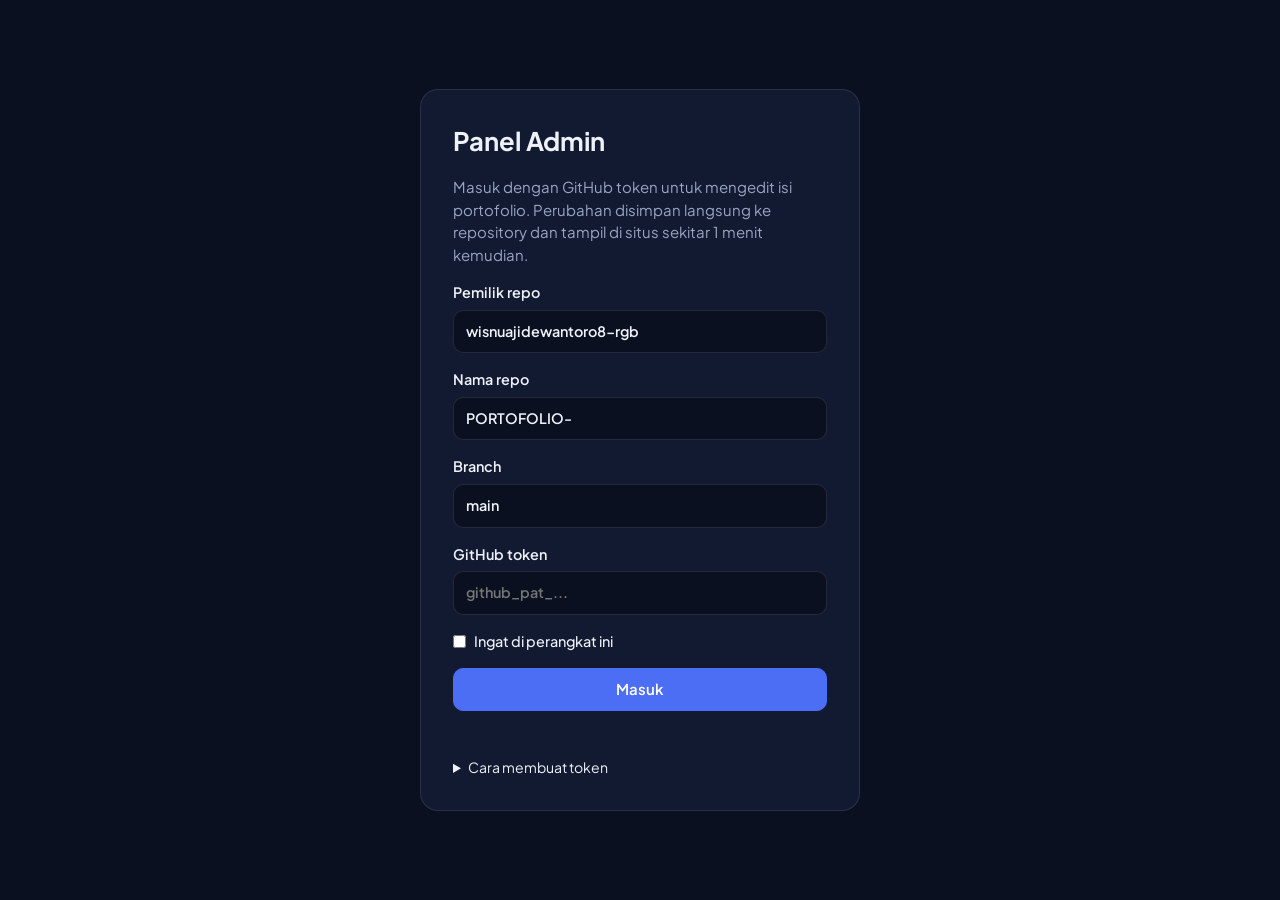
==== admin/index.html @ 58c2736b "Portofolio dengan panel admin untuk GitHub Pages" ====
<!DOCTYPE html>
<html lang="id">
<head>
  <meta charset="UTF-8">
  <meta name="viewport" content="width=device-width, initial-scale=1.0">
  <meta name="robots" content="noindex, nofollow">
  <title>Panel Admin — Portofolio</title>
  <link rel="preconnect" href="https://fonts.googleapis.com">
  <link rel="preconnect" href="https://fonts.gstatic.com" crossorigin>
  <link href="https://fonts.googleapis.com/css2?family=Plus+Jakarta+Sans:wght@400;500;600;700&display=swap" rel="stylesheet">
  <link rel="stylesheet" href="admin.css">
</head>
<body>

  <!-- LOGIN -->
  <div id="login" class="login">
    <form class="login-card" id="loginForm">
      <h1>Panel Admin</h1>
      <p class="muted">Masuk dengan GitHub token untuk mengedit isi portofolio. Perubahan disimpan langsung ke repository dan tampil di situs sekitar 1 menit kemudian.</p>
      <label>Pemilik repo<input name="owner" required></label>
      <label>Nama repo<input name="repo" required></label>
      <label>Branch<input name="branch" value="main" required></label>
      <label>GitHub token
        <input name="token" type="password" placeholder="github_pat_..." required autocomplete="off">
      </label>
      <label class="check"><input type="checkbox" name="remember"> Ingat di perangkat ini</label>
      <button class="btn primary" type="submit">Masuk</button>
      <p class="err" id="loginErr"></p>
      <details class="help">
        <summary>Cara membuat token</summary>
        <ol>
          <li>Buka <a href="https://github.com/settings/personal-access-tokens/new" target="_blank" rel="noopener">github.com/settings/personal-access-tokens/new</a>.</li>
          <li>Isi nama token, pilih masa berlaku.</li>
          <li><b>Repository access</b> → <i>Only select repositories</i> → pilih repo portofolio ini saja.</li>
          <li><b>Permissions → Repository permissions → Contents</b> → <i>Read and write</i>.</li>
          <li>Klik <b>Generate token</b>, salin, tempel di atas.</li>
        </ol>
        <p>Jangan bagikan token ke siapa pun. Token hanya disimpan di browser ini.</p>
      </details>
    </form>
  </div>

  <!-- APP -->
  <div id="app" class="app hidden">
    <aside class="side">
      <div class="side-head"><strong>Admin</strong><span class="muted" id="repoName"></span></div>
      <nav id="tabs"></nav>
      <div class="side-foot">
        <a class="btn ghost" href="../" target="_blank" rel="noopener">Lihat situs ↗</a>
        <button class="btn ghost" id="exportBtn">Unduh cadangan JSON</button>
        <label class="btn ghost">Pulihkan dari JSON<input type="file" id="importInput" accept=".json" hidden></label>
        <button class="btn ghost" id="logoutBtn">Keluar</button>
      </div>
    </aside>
    <main class="main">
      <header class="bar">
        <button class="btn ghost menu" id="menuBtn">☰</button>
        <h2 id="secTitle"></h2>
        <span class="dirty hidden" id="dirty">Belum disimpan</span>
        <button class="btn primary" id="saveBtn">Simpan &amp; Terbitkan</button>
      </header>
      <div id="editor" class="editor"></div>
    </main>
  </div>

  <div id="toast" class="toast"></div>

  <script src="admin.js"></script>
</body>
</html>
---- admin/admin.css ----
:root { --bg:#0b1020; --panel:#111a31; --panel-2:#16203b; --line:rgba(255,255,255,.1); --ink:#eef1f8; --muted:#9aa5bf; --accent:#4c6ef5; --danger:#ef5a5a; --ok:#2fbf71; }
* { box-sizing: border-box; margin: 0; padding: 0; }
body { font-family: "Plus Jakarta Sans", system-ui, sans-serif; background: var(--bg); color: var(--ink); font-size: 15px; line-height: 1.5; }
a { color: #8ea2ff; }
.hidden { display: none !important; }
.muted { color: var(--muted); }

.btn { display: inline-flex; align-items: center; justify-content: center; gap: 6px; padding: 9px 16px; border-radius: 10px; border: 1px solid var(--line); background: var(--panel-2); color: var(--ink); font: inherit; font-weight: 600; cursor: pointer; text-decoration: none; }
.btn:hover { filter: brightness(1.15); }
.btn.primary { background: var(--accent); border-color: var(--accent); color: #fff; }
.btn.ghost { background: transparent; }
.btn.danger { color: var(--danger); }
.btn.sm { padding: 5px 10px; font-size: .85rem; border-radius: 8px; }
.btn:disabled { opacity: .5; cursor: wait; }

input, textarea, select { width: 100%; background: var(--bg); border: 1px solid var(--line); color: var(--ink); border-radius: 10px; padding: 10px 12px; font: inherit; }
input:focus, textarea:focus { outline: 2px solid var(--accent); border-color: transparent; }
textarea { min-height: 90px; resize: vertical; }
textarea.md { min-height: 320px; font-family: ui-monospace, Consolas, monospace; font-size: .9rem; }
label { display: grid; gap: 6px; font-weight: 600; font-size: .9rem; }
label .hint { font-weight: 400; color: var(--muted); font-size: .8rem; }
label.check { display: flex; align-items: center; gap: 8px; font-weight: 500; }
label.check input { width: auto; }

/* login */
.login { min-height: 100vh; display: grid; place-items: center; padding: 24px; }
.login-card { width: min(440px, 100%); background: var(--panel); border: 1px solid var(--line); border-radius: 18px; padding: 32px; display: grid; gap: 16px; }
.login-card h1 { font-size: 1.6rem; }
.err { color: var(--danger); min-height: 1em; font-size: .9rem; }
.help { font-size: .88rem; color: var(--muted); }
.help summary { cursor: pointer; color: var(--ink); }
.help ol { padding-left: 18px; margin: 10px 0; display: grid; gap: 4px; }

/* layout */
.app { display: grid; grid-template-columns: 250px 1fr; min-height: 100vh; }
.side { background: var(--panel); border-right: 1px solid var(--line); display: flex; flex-direction: column; position: sticky; top: 0; height: 100vh; overflow-y: auto; }
.side-head { padding: 22px 20px 14px; display: grid; }
.side-head span { font-size: .8rem; word-break: break-all; }
#tabs { display: grid; padding: 6px 10px; gap: 2px; }
#tabs button { text-align: left; background: none; border: 0; color: var(--muted); padding: 9px 12px; border-radius: 8px; font: inherit; cursor: pointer; display: flex; justify-content: space-between; }
#tabs button:hover { color: var(--ink); background: var(--panel-2); }
#tabs button.on { color: #fff; background: var(--accent); }
#tabs small { opacity: .7; }
.side-foot { margin-top: auto; padding: 16px; display: grid; gap: 8px; }
.side-foot .btn { font-size: .85rem; }

.main { min-width: 0; }
.bar { position: sticky; top: 0; z-index: 5; display: flex; align-items: center; gap: 14px; padding: 14px 28px; background: color-mix(in srgb, var(--bg) 85%, transparent); backdrop-filter: blur(10px); border-bottom: 1px solid var(--line); }
.bar h2 { font-size: 1.2rem; margin-right: auto; }
.bar .menu { display: none; }
.dirty { font-size: .85rem; color: #f5b94c; }
.editor { padding: 28px; max-width: 920px; display: grid; gap: 18px; }
.desc-box { color: var(--muted); font-size: .92rem; }

.item { background: var(--panel); border: 1px solid var(--line); border-radius: 14px; }
.item-head { display: flex; align-items: center; gap: 8px; padding: 12px 14px; cursor: pointer; }
.item-head strong { flex: 1; overflow: hidden; text-overflow: ellipsis; white-space: nowrap; }
.item-head .chev { transition: .15s; color: var(--muted); }
.item.open .chev { transform: rotate(90deg); }
.item-body { display: none; padding: 4px 16px 18px; gap: 14px; }
.item.open .item-body { display: grid; }
.fields { display: grid; gap: 14px; }
.card { background: var(--panel); border: 1px solid var(--line); border-radius: 14px; padding: 20px; display: grid; gap: 14px; }

.chips-edit { display: flex; flex-wrap: wrap; gap: 6px; padding: 6px; border: 1px solid var(--line); border-radius: 10px; background: var(--bg); }
.chips-edit span { background: var(--panel-2); border-radius: 6px; padding: 4px 6px 4px 10px; display: inline-flex; gap: 6px; align-items: center; font-weight: 500; }
.chips-edit span button { background: none; border: 0; color: var(--muted); cursor: pointer; font-size: 1rem; }
.chips-edit input { flex: 1; min-width: 160px; border: 0; padding: 6px; background: transparent; }
.chips-edit input:focus { outline: none; }

.lines { display: grid; gap: 8px; }
.line { display: flex; gap: 8px; align-items: flex-start; }
.line textarea { min-height: 70px; }

.media { display: flex; gap: 12px; align-items: center; }
.media .thumb { width: 64px; height: 64px; border-radius: 10px; object-fit: cover; background: var(--bg); border: 1px solid var(--line); flex-shrink: 0; display: grid; place-items: center; color: var(--muted); font-size: .7rem; }
.media .col { flex: 1; display: grid; gap: 6px; }
.media .row { display: flex; gap: 6px; flex-wrap: wrap; }

.toast { position: fixed; bottom: 20px; left: 50%; transform: translateX(-50%) translateY(120px); background: var(--panel-2); border: 1px solid var(--line); padding: 12px 20px; border-radius: 12px; transition: .25s; z-index: 99; max-width: 90vw; }
.toast.show { transform: translateX(-50%) translateY(0); }
.toast.ok { border-color: var(--ok); }
.toast.bad { border-color: var(--danger); }

@media (max-width: 820px) {
  .app { grid-template-columns: 1fr; }
  .side { position: fixed; inset: 0 auto 0 0; width: 260px; z-index: 20; transform: translateX(-100%); transition: .2s; }
  .side.open { transform: none; box-shadow: 0 0 0 100vw rgba(0,0,0,.5); }
  .bar { padding: 12px 16px; }
  .bar .menu { display: inline-flex; }
  .editor { padding: 18px 16px; }
}
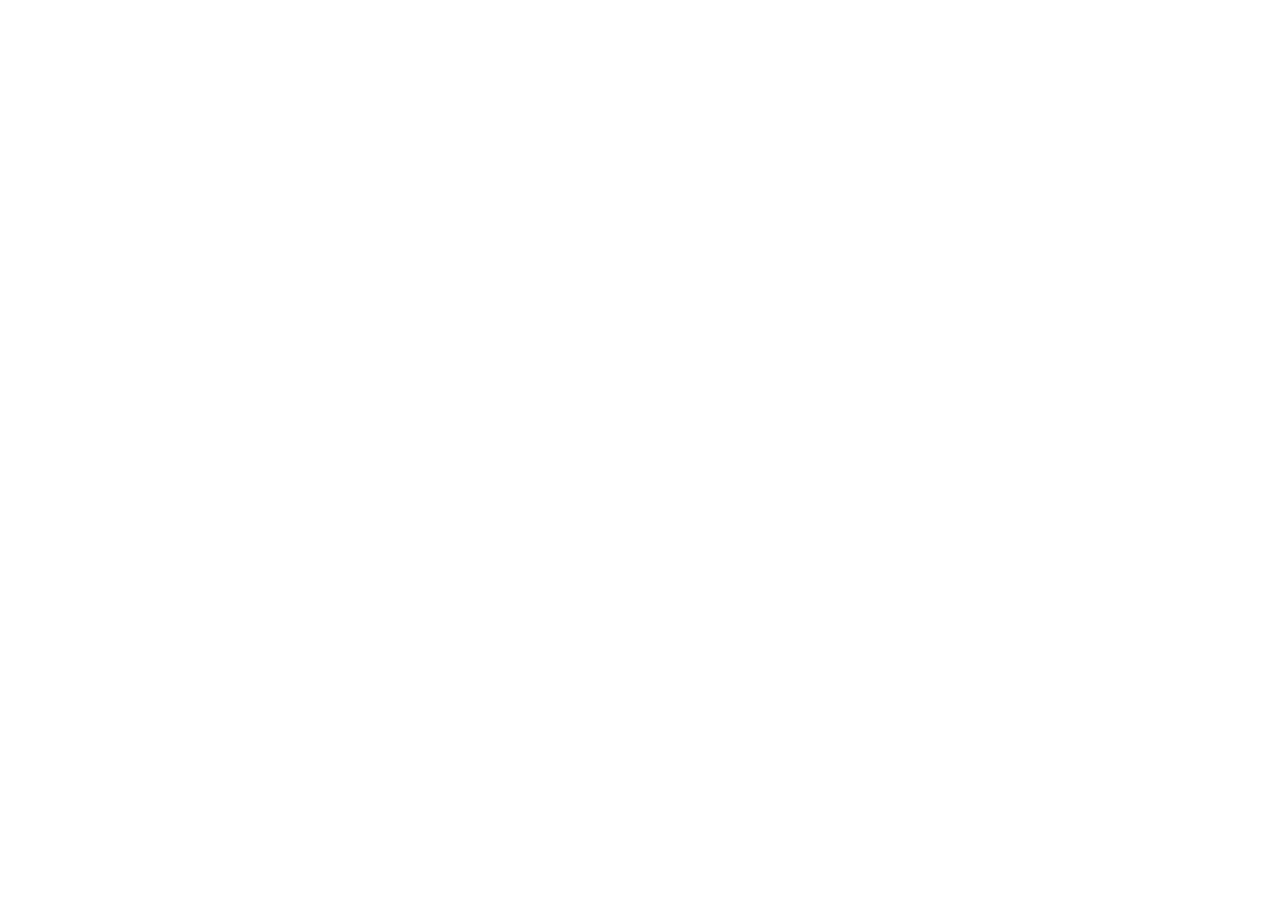
==== commit 5336f7bc: "Ganti panel admin dengan Sveltia CMS; pecah data per bagian" ====
--- a/admin/index.html
+++ b/admin/index.html
@@ -1,70 +1,12 @@
-<!DOCTYPE html>
+<!doctype html>
 <html lang="id">
-<head>
-  <meta charset="UTF-8">
-  <meta name="viewport" content="width=device-width, initial-scale=1.0">
-  <meta name="robots" content="noindex, nofollow">
-  <title>Panel Admin — Portofolio</title>
-  <link rel="preconnect" href="https://fonts.googleapis.com">
-  <link rel="preconnect" href="https://fonts.gstatic.com" crossorigin>
-  <link href="https://fonts.googleapis.com/css2?family=Plus+Jakarta+Sans:wght@400;500;600;700&display=swap" rel="stylesheet">
-  <link rel="stylesheet" href="admin.css">
-</head>
-<body>
-
-  <!-- LOGIN -->
-  <div id="login" class="login">
-    <form class="login-card" id="loginForm">
-      <h1>Panel Admin</h1>
-      <p class="muted">Masuk dengan GitHub token untuk mengedit isi portofolio. Perubahan disimpan langsung ke repository dan tampil di situs sekitar 1 menit kemudian.</p>
-      <label>Pemilik repo<input name="owner" required></label>
-      <label>Nama repo<input name="repo" required></label>
-      <label>Branch<input name="branch" value="main" required></label>
-      <label>GitHub token
-        <input name="token" type="password" placeholder="github_pat_..." required autocomplete="off">
-      </label>
-      <label class="check"><input type="checkbox" name="remember"> Ingat di perangkat ini</label>
-      <button class="btn primary" type="submit">Masuk</button>
-      <p class="err" id="loginErr"></p>
-      <details class="help">
-        <summary>Cara membuat token</summary>
-        <ol>
-          <li>Buka <a href="https://github.com/settings/personal-access-tokens/new" target="_blank" rel="noopener">github.com/settings/personal-access-tokens/new</a>.</li>
-          <li>Isi nama token, pilih masa berlaku.</li>
-          <li><b>Repository access</b> → <i>Only select repositories</i> → pilih repo portofolio ini saja.</li>
-          <li><b>Permissions → Repository permissions → Contents</b> → <i>Read and write</i>.</li>
-          <li>Klik <b>Generate token</b>, salin, tempel di atas.</li>
-        </ol>
-        <p>Jangan bagikan token ke siapa pun. Token hanya disimpan di browser ini.</p>
-      </details>
-    </form>
-  </div>
-
-  <!-- APP -->
-  <div id="app" class="app hidden">
-    <aside class="side">
-      <div class="side-head"><strong>Admin</strong><span class="muted" id="repoName"></span></div>
-      <nav id="tabs"></nav>
-      <div class="side-foot">
-        <a class="btn ghost" href="../" target="_blank" rel="noopener">Lihat situs ↗</a>
-        <button class="btn ghost" id="exportBtn">Unduh cadangan JSON</button>
-        <label class="btn ghost">Pulihkan dari JSON<input type="file" id="importInput" accept=".json" hidden></label>
-        <button class="btn ghost" id="logoutBtn">Keluar</button>
-      </div>
-    </aside>
-    <main class="main">
-      <header class="bar">
-        <button class="btn ghost menu" id="menuBtn">☰</button>
-        <h2 id="secTitle"></h2>
-        <span class="dirty hidden" id="dirty">Belum disimpan</span>
-        <button class="btn primary" id="saveBtn">Simpan &amp; Terbitkan</button>
-      </header>
-      <div id="editor" class="editor"></div>
-    </main>
-  </div>
-
-  <div id="toast" class="toast"></div>
-
-  <script src="admin.js"></script>
-</body>
+  <head>
+    <meta charset="utf-8" />
+    <meta name="viewport" content="width=device-width, initial-scale=1.0" />
+    <meta name="robots" content="noindex" />
+    <title>Panel Admin — Portofolio</title>
+  </head>
+  <body>
+    <script src="https://unpkg.com/@sveltia/cms/dist/sveltia-cms.js"></script>
+  </body>
 </html>
